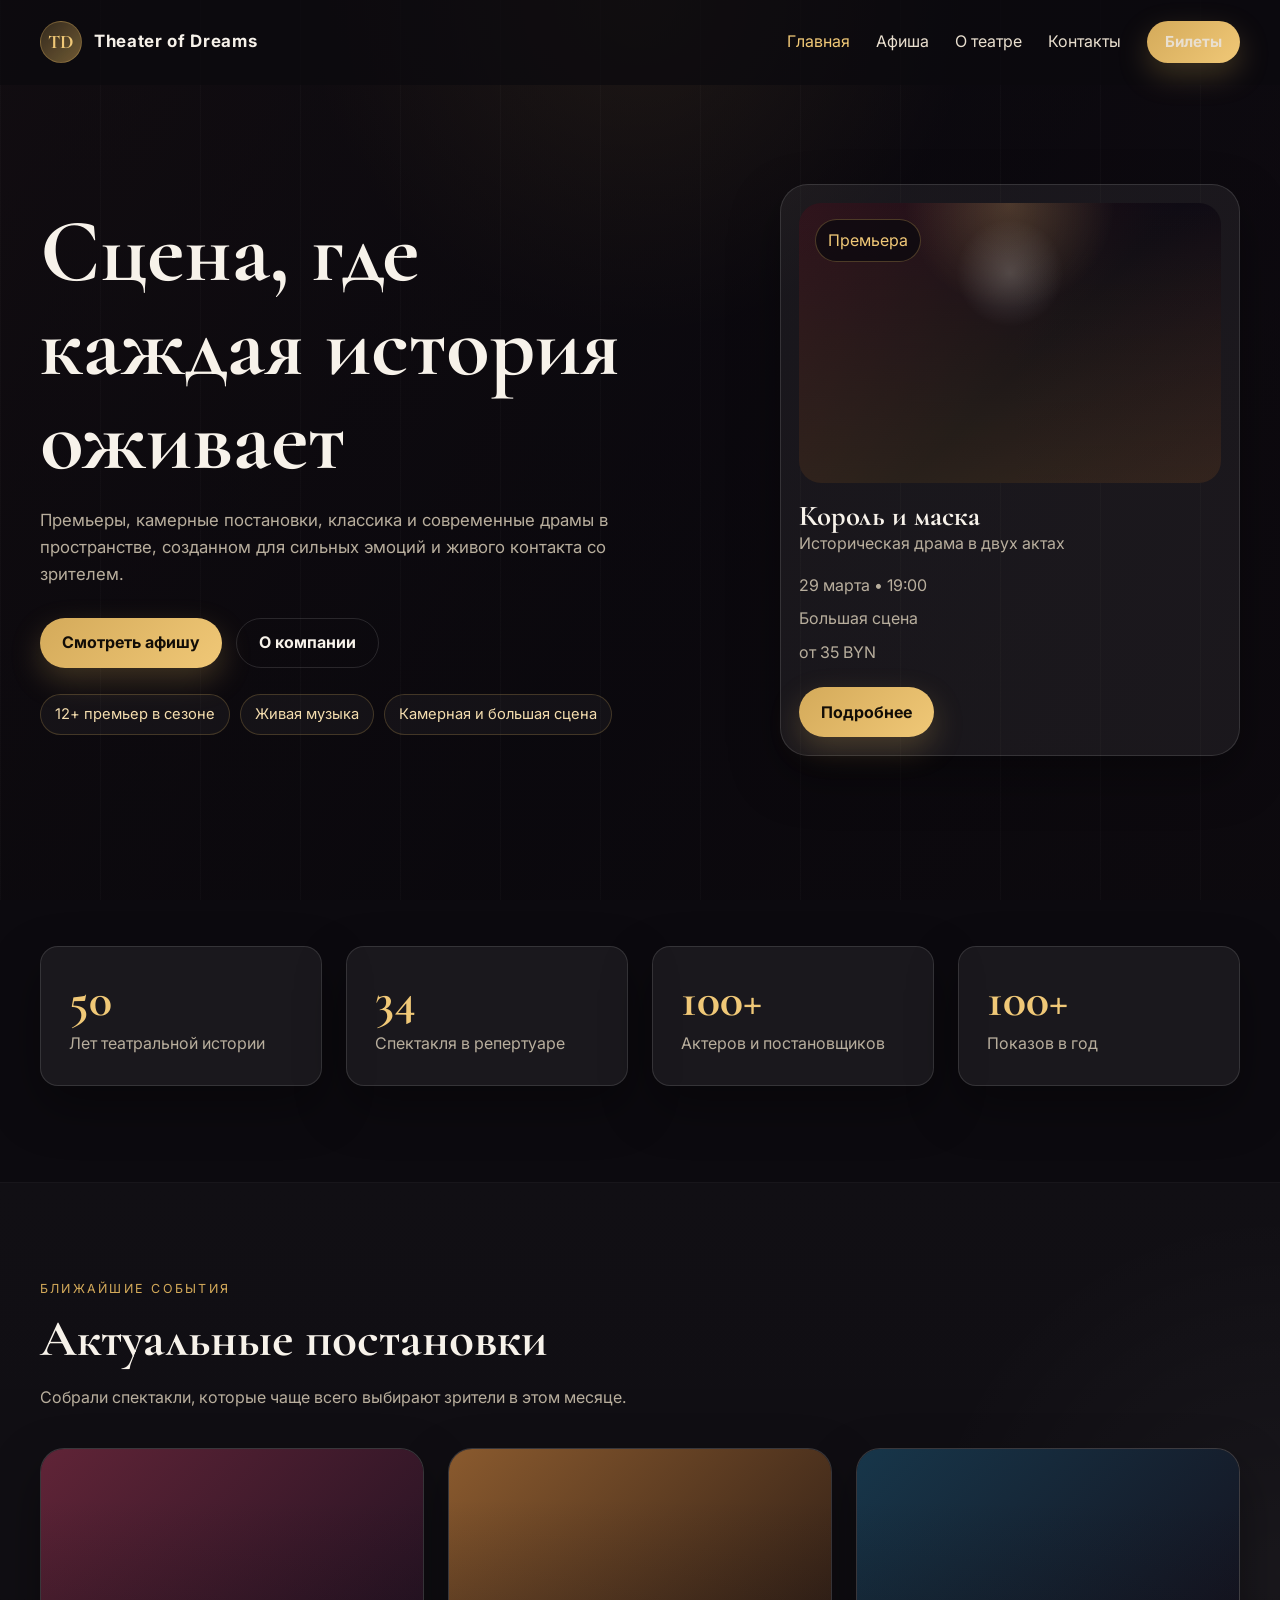
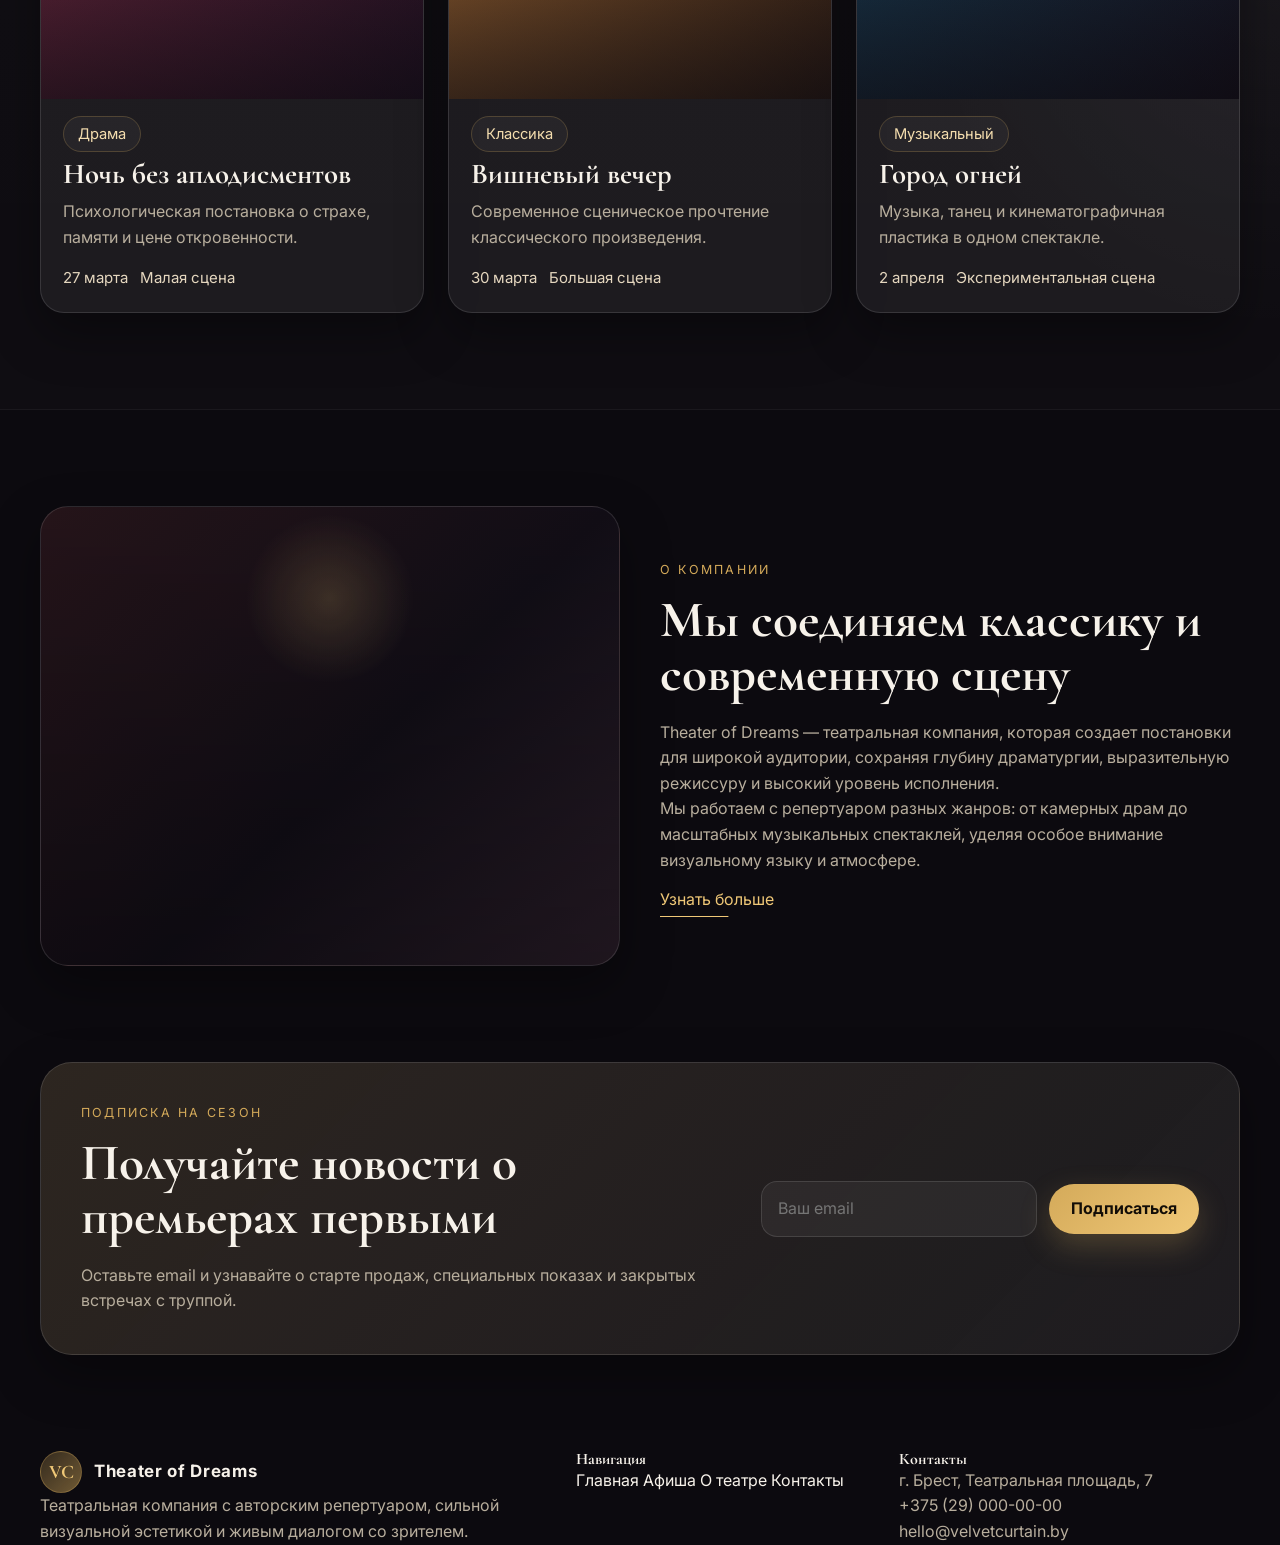
==== index.html @ 1867f069 "Add home page and style" ====
<!DOCTYPE html>
<html lang="ru">
<head>
  <meta charset="UTF-8" />
  <meta name="viewport" content="width=device-width, initial-scale=1.0" />
  <title>Theater of Dreams — Театральная компания</title>
  <meta name="description" content="Театральная компания Theater of Dreams: премьеры, афиша, история театра и бронирование билетов." />
  <link rel="preconnect" href="https://fonts.googleapis.com">
  <link rel="preconnect" href="https://fonts.gstatic.com" crossorigin>
  <link href="https://fonts.googleapis.com/css2?family=Cormorant+Garamond:wght@500;600;700&family=Inter:wght@400;500;600;700&display=swap" rel="stylesheet">
  <link rel="stylesheet" href="css/style.css" />
</head>
<body>
  <div class="cursor-glow"></div>

  <header class="header" id="header">
    <div class="container nav">
      <a href="index.html" class="logo">
        <span class="logo-mark">TD</span>
        <span class="logo-text">Theater of Dreams</span>
      </a>

      <nav class="nav-menu" id="navMenu">
        <a href="index.html" class="active">Главная</a>
        <a href="performances.html">Афиша</a>
        <a href="about.html">О театре</a>
        <a href="contacts.html">Контакты</a>
        <a href="#tickets" class="btn btn-sm">Билеты</a>
      </nav>

      <button class="burger" id="burger" aria-label="Открыть меню">
        <span></span><span></span><span></span>
      </button>
    </div>
  </header>

  <main>
    <section class="hero">
      <div class="hero-overlay"></div>
      <div class="container hero-grid">
        <div class="hero-content reveal">
          <h1>Сцена, где каждая история оживает</h1>
          <p class="hero-text">
            Премьеры, камерные постановки, классика и современные драмы в пространстве,
            созданном для сильных эмоций и живого контакта со зрителем.
          </p>
          <div class="hero-actions">
            <a href="performances.html" class="btn">Смотреть афишу</a>
            <a href="#about-preview" class="btn btn-secondary">О компании</a>
          </div>
          <div class="hero-badges">
            <span>12+ премьер в сезоне</span>
            <span>Живая музыка</span>
            <span>Камерная и большая сцена</span>
          </div>
        </div>

        <div class="hero-card reveal delay-1">
          <div class="show-card featured">
            <div class="show-poster">
              <span class="show-tag">Премьера</span>
            </div>
            <div class="show-info">
              <h3>Король и маска</h3>
              <p>Историческая драма в двух актах</p>
              <ul>
                <li>29 марта • 19:00</li>
                <li>Большая сцена</li>
                <li>от 35 BYN</li>
              </ul>
              <button class="btn open-modal"
                data-title="Король и маска"
                data-genre="Историческая драма"
                data-date="29 марта • 19:00"
                data-stage="Большая сцена"
                data-price="от 35 BYN"
                data-description="Спектакль о власти, иллюзиях и цене выбора. Атмосферная сценография, живой оркестр и напряженная драматургия.">
                Подробнее
              </button>
            </div>
          </div>
        </div>
      </div>
    </section>

    <section class="stats section">
      <div class="container grid-4">
        <article class="stat-card reveal">
          <h3 class="counter" data-target="18">50</h3>
          <p>Лет театральной истории</p>
        </article>
        <article class="stat-card reveal delay-1">
          <h3 class="counter" data-target="54">34</h3>
          <p>Спектакля в репертуаре</p>
        </article>
        <article class="stat-card reveal delay-2">
          <h3 class="counter" data-target="120">100+</h3>
          <p>Актеров и постановщиков</p>
        </article>
        <article class="stat-card reveal delay-3">
          <h3 class="counter" data-target="240">100+</h3>
          <p>Показов в год</p>
        </article>
      </div>
    </section>

    <section class="section dark-section" id="tickets">
      <div class="container">
        <div class="section-head reveal">
          <p class="eyebrow">Ближайшие события</p>
          <h2>Актуальные постановки</h2>
          <p>Собрали спектакли, которые чаще всего выбирают зрители в этом месяце.</p>
        </div>

        <div class="cards-grid">
          <article class="performance-card reveal">
            <div class="performance-image img-1"></div>
            <div class="performance-body">
              <span class="chip">Драма</span>
              <h3>Ночь без аплодисментов</h3>
              <p>Психологическая постановка о страхе, памяти и цене откровенности.</p>
              <div class="performance-meta">
                <span>27 марта</span>
                <span>Малая сцена</span>
              </div>
            </div>
          </article>

          <article class="performance-card reveal delay-1">
            <div class="performance-image img-2"></div>
            <div class="performance-body">
              <span class="chip">Классика</span>
              <h3>Вишневый вечер</h3>
              <p>Современное сценическое прочтение классического произведения.</p>
              <div class="performance-meta">
                <span>30 марта</span>
                <span>Большая сцена</span>
              </div>
            </div>
          </article>

          <article class="performance-card reveal delay-2">
            <div class="performance-image img-3"></div>
            <div class="performance-body">
              <span class="chip">Музыкальный</span>
              <h3>Город огней</h3>
              <p>Музыка, танец и кинематографичная пластика в одном спектакле.</p>
              <div class="performance-meta">
                <span>2 апреля</span>
                <span>Экспериментальная сцена</span>
              </div>
            </div>
          </article>
        </div>
      </div>
    </section>

    <section class="section" id="about-preview">
      <div class="container split">
        <div class="split-media reveal">
          <div class="media-card"></div>
        </div>
        <div class="split-content reveal delay-1">
          <p class="eyebrow">О компании</p>
          <h2>Мы соединяем классику и современную сцену</h2>
          <p>
            Theater of Dreams — театральная компания, которая создает постановки для широкой
            аудитории, сохраняя глубину драматургии, выразительную режиссуру и высокий уровень исполнения.
          </p>
          <p>
            Мы работаем с репертуаром разных жанров: от камерных драм до масштабных музыкальных спектаклей,
            уделяя особое внимание визуальному языку и атмосфере.
          </p>
          <a href="about.html" class="text-link">Узнать больше</a>
        </div>
      </div>
    </section>

    <section class="section accent-section">
      <div class="container cta reveal">
        <div>
          <p class="eyebrow">Подписка на сезон</p>
          <h2>Получайте новости о премьерах первыми</h2>
          <p>Оставьте email и узнавайте о старте продаж, специальных показах и закрытых встречах с труппой.</p>
        </div>

        <form class="subscribe-form" id="subscribeForm">
          <input type="email" id="subscribeEmail" placeholder="Ваш email" required />
          <button type="submit" class="btn">Подписаться</button>
        </form>
      </div>
    </section>
  </main>

  <footer class="footer">
    <div class="container footer-grid">
      <div>
        <a href="index.html" class="logo footer-logo">
          <span class="logo-mark">VC</span>
          <span class="logo-text">Theater of Dreams</span>
        </a>
        <p>Театральная компания с авторским репертуаром, сильной визуальной эстетикой и живым диалогом со зрителем.</p>
      </div>

      <div>
        <h4>Навигация</h4>
        <a href="index.html">Главная</a>
        <a href="performances.html">Афиша</a>
        <a href="about.html">О театре</a>
        <a href="contacts.html">Контакты</a>
      </div>

      <div>
        <h4>Контакты</h4>
        <p>г. Брест, Театральная площадь, 7</p>
        <p>+375 (29) 000-00-00</p>
        <p>hello@velvetcurtain.by</p>
      </div>
    </div>
  </footer>

  <script src="js/app.js"></script>
</body>
</html>
---- css/style.css ----
:root {
--bg: #0c0a0f;
--bg-soft: #15111a;
--bg-card: rgba(255, 255, 255, 0.06);
--line: rgba(255, 255, 255, 0.12);
--text: #f7f2ea;
--muted: #b8ae9d;
--gold: #d4aa5a;
--gold-strong: #f0c877;
--danger: #ff7b7b;
--shadow: 0 20px 50px rgba(0, 0, 0, 0.35);
--radius-lg: 28px;
--radius-md: 18px;
--radius-sm: 12px;
--container: 1200px;
--transition: 0.35s ease;
}

* {
margin: 0;
padding: 0;
box-sizing: border-box;
}

html {
scroll-behavior: smooth;
}

body {
font-family: "Inter", sans-serif;
background:
    radial-gradient(circle at top left, rgba(212, 170, 90, 0.08), transparent 24%),
    radial-gradient(circle at right center, rgba(255, 255, 255, 0.04), transparent 18%),
    var(--bg);
color: var(--text);
line-height: 1.6;
overflow-x: hidden;
}

a {
color: inherit;
text-decoration: none;
}

img {
max-width: 100%;
display: block;
}

button,
input,
textarea,
select {
font: inherit;
}

button {
border: none;
cursor: pointer;
}

.container {
width: min(var(--container), calc(100% - 32px));
margin: 0 auto;
}

.section {
padding: 96px 0;
}

.page-top {
padding-top: 92px;
}

.eyebrow {
color: var(--gold);
text-transform: uppercase;
letter-spacing: 0.18em;
font-size: 0.78rem;
margin-bottom: 14px;
}

h1, h2, h3, h4 {
font-family: "Cormorant Garamond", serif;
line-height: 1.05;
}

h1 {
font-size: clamp(3rem, 7vw, 6rem);
margin-bottom: 20px;
}

h2 {
font-size: clamp(2.3rem, 4vw, 3.7rem);
margin-bottom: 18px;
}

h3 {
font-size: 1.8rem;
}

p {
color: var(--muted);
}

.btn {
display: inline-flex;
align-items: center;
justify-content: center;
min-height: 50px;
padding: 0 22px;
border-radius: 999px;
background: linear-gradient(135deg, var(--gold), var(--gold-strong));
color: #120d07;
font-weight: 700;
transition: transform var(--transition), box-shadow var(--transition), opacity var(--transition);
box-shadow: 0 12px 30px rgba(212, 170, 90, 0.25);
}

.btn:hover {
transform: translateY(-2px);
box-shadow: 0 16px 36px rgba(212, 170, 90, 0.35);
}

.btn-secondary {
background: transparent;
color: var(--text);
border: 1px solid var(--line);
box-shadow: none;
}

.btn-sm {
min-height: 42px;
padding: 0 18px;
font-size: 0.95rem;
}

.text-link {
color: var(--gold-strong);
position: relative;
display: inline-flex;
margin-top: 14px;
}

.text-link::after {
content: "";
position: absolute;
left: 0;
bottom: -4px;
width: 100%;
height: 1px;
background: var(--gold-strong);
transform: scaleX(0.6);
transform-origin: left;
transition: transform var(--transition);
}

.text-link:hover::after {
transform: scaleX(1);
}

.header {
position: fixed;
top: 0;
width: 100%;
z-index: 1000;
background: rgba(12, 10, 15, 0.72);
border-bottom: 1px solid transparent;
}

.header.scrolled {
background: rgba(12, 10, 15, 0.92);
border-color: var(--line);
}

.nav {
min-height: 84px;
display: flex;
align-items: center;
justify-content: space-between;
gap: 18px;
}

.logo {
display: inline-flex;
align-items: center;
gap: 12px;
font-weight: 700;
}

.logo-mark {
width: 42px;
height: 42px;
border-radius: 50%;
display: grid;
place-items: center;
background: linear-gradient(135deg, rgba(212,170,90,0.2), rgba(212,170,90,0.5));
border: 1px solid rgba(212,170,90,0.35);
color: var(--gold-strong);
font-family: "Cormorant Garamond", serif;
font-size: 1.2rem;
}

.logo-text {
font-size: 1.06rem;
letter-spacing: 0.04em;
}

.nav-menu {
display: flex;
align-items: center;
gap: 26px;
}

.nav-menu a {
color: #e9dfcf;
transition: color var(--transition), opacity var(--transition);
}

.nav-menu a:hover,
.nav-menu a.active {
color: var(--gold-strong);
}

.burger {
display: none;
width: 48px;
height: 48px;
background: transparent;
border-radius: 12px;
border: 1px solid var(--line);
flex-direction: column;
justify-content: center;
gap: 5px;
}

.burger span {
width: 22px;
height: 2px;
background: var(--text);
display: block;
margin: 0 auto;
transition: var(--transition);
}

.hero {
min-height: 100vh;
display: flex;
align-items: center;
position: relative;
background:
    linear-gradient(rgba(10, 8, 12, 0.55), rgba(10, 8, 12, 0.8)),
    radial-gradient(circle at top center, rgba(212, 170, 90, 0.2), transparent 30%),
    linear-gradient(120deg, #1b1317 0%, #0d0a12 55%, #160f16 100%);
overflow: hidden;
}

.hero-overlay {
position: absolute;
inset: 0;
background:
    repeating-linear-gradient(
    90deg,
    rgba(255,255,255,0.02) 0,
    rgba(255,255,255,0.02) 1px,
    transparent 1px,
    transparent 100px
    );
pointer-events: none;
}

.hero-grid {
position: relative;
z-index: 1;
display: grid;
grid-template-columns: 1.15fr 0.85fr;
gap: 48px;
align-items: center;
padding-top: 110px;
padding-bottom: 70px;
}

.hero-text {
max-width: 620px;
font-size: 1.05rem;
margin-bottom: 30px;
}

.hero-actions {
display: flex;
flex-wrap: wrap;
gap: 14px;
margin-bottom: 26px;
}

.hero-badges {
display: flex;
flex-wrap: wrap;
gap: 10px;
}

.hero-badges span,
.chip {
padding: 8px 14px;
border-radius: 999px;
border: 1px solid rgba(212,170,90,0.24);
background: rgba(255,255,255,0.04);
color: #f4ddae;
font-size: 0.92rem;
}

.hero-card {
display: flex;
justify-content: flex-end;
}

.show-card,
.performance-card,
.stat-card,
.value-card,
.team-card,
.contact-card,
.contact-form,
.cta,
.media-card,
.faq-item,
.modal-content {
background: var(--bg-card);
border: 1px solid var(--line);
box-shadow: var(--shadow);
}

.show-card {
width: 100%;
max-width: 460px;
padding: 18px;
border-radius: var(--radius-lg);
}

.show-poster {
height: 280px;
border-radius: 22px;
margin-bottom: 18px;
background:
    linear-gradient(rgba(0,0,0,0.18), rgba(0,0,0,0.35)),
    radial-gradient(circle at top, rgba(240, 200, 119, 0.28), transparent 30%),
    linear-gradient(135deg, #3a1822, #120e18 55%, #23131d);
position: relative;
overflow: hidden;
}

.show-poster::before {
content: "";
position: absolute;
inset: 0;
background:
    radial-gradient(circle at 50% 25%, rgba(255,255,255,0.18), transparent 18%),
    linear-gradient(to bottom, transparent 0%, rgba(212,170,90,0.15) 100%);
}

.show-tag {
position: absolute;
top: 16px;
left: 16px;
padding: 8px 12px;
border-radius: 999px;
background: rgba(12,10,15,0.78);
color: var(--gold-strong);
border: 1px solid rgba(212,170,90,0.3);
}

.show-info ul {
list-style: none;
margin: 16px 0 22px;
display: grid;
gap: 8px;
color: var(--muted);
}

.stats {
margin-top: -50px;
position: relative;
z-index: 3;
}

.grid-4,
.grid-3,
.footer-grid,
.team-grid,
.cards-grid,
.contact-layout {
display: grid;
gap: 24px;
}

.grid-4 {
grid-template-columns: repeat(4, 1fr);
}

.grid-3 {
grid-template-columns: repeat(3, 1fr);
}

.cards-grid {
grid-template-columns: repeat(3, 1fr);
}

.team-grid {
grid-template-columns: repeat(3, 1fr);
}

.footer-grid {
grid-template-columns: 1.2fr 0.7fr 0.8fr;
}

.contact-layout {
grid-template-columns: 0.9fr 1.1fr;
align-items: start;
}

.stat-card,
.value-card,
.team-card {
padding: 28px;
border-radius: var(--radius-md);
}

.stat-card h3 {
color: var(--gold-strong);
font-size: 3rem;
margin-bottom: 6px;
}

.dark-section {
background: linear-gradient(180deg, rgba(255,255,255,0.02), rgba(255,255,255,0.01));
border-top: 1px solid rgba(255,255,255,0.04);
border-bottom: 1px solid rgba(255,255,255,0.04);
}

.section-head {
max-width: 700px;
margin-bottom: 38px;
}

.performance-card {
border-radius: 24px;
overflow: hidden;
transition: transform var(--transition), border-color var(--transition), box-shadow var(--transition), opacity var(--transition);
}

.performance-card:hover,
.team-card:hover,
.value-card:hover {
transform: translateY(-8px);
border-color: rgba(212,170,90,0.35);
box-shadow: 0 24px 60px rgba(0,0,0,0.45);
}

.performance-image,
.media-card,
.team-photo {
min-height: 250px;
background-size: cover;
background-position: center;
}

.performance-image {
position: relative;
}

.performance-image::after {
content: "";
position: absolute;
inset: 0;
background: linear-gradient(180deg, transparent 20%, rgba(12,10,15,0.15), rgba(12,10,15,0.5));
}

.img-1 { background-image: linear-gradient(135deg, #602437, #1d1020); }
.img-2 { background-image: linear-gradient(135deg, #8a5a2e, #261813); }
.img-3 { background-image: linear-gradient(135deg, #17364a, #140f1a); }
.img-4 { background-image: linear-gradient(135deg, #36454f, #161018); }
.img-5 { background-image: linear-gradient(135deg, #4b1e2b, #120d14); }
.img-6 { background-image: linear-gradient(135deg, #3b314d, #131019); }

.performance-body {
padding: 22px;
}

.performance-body h3 {
margin: 12px 0 10px;
}

.performance-meta {
margin-top: 16px;
display: flex;
flex-wrap: wrap;
gap: 12px;
color: #e5d7bf;
font-size: 0.94rem;
}

.split {
display: grid;
grid-template-columns: 1fr 1fr;
gap: 40px;
align-items: center;
}

.media-card {
min-height: 460px;
border-radius: 28px;
background:
    linear-gradient(rgba(0,0,0,0.1), rgba(0,0,0,0.3)),
    radial-gradient(circle at 50% 20%, rgba(240,200,119,0.2), transparent 18%),
    linear-gradient(135deg, #29161c, #130f18 55%, #2c1f2b);
}

.media-card.alt {
background:
    linear-gradient(rgba(0,0,0,0.1), rgba(0,0,0,0.25)),
    radial-gradient(circle at 60% 28%, rgba(240,200,119,0.18), transparent 18%),
    linear-gradient(135deg, #16202b, #100d16 55%, #362028);
}

.accent-section {
padding-top: 0;
}

.cta {
border-radius: 32px;
padding: 40px;
display: grid;
grid-template-columns: 1.2fr 0.8fr;
gap: 24px;
background:
    linear-gradient(135deg, rgba(212,170,90,0.12), rgba(255,255,255,0.03)),
    rgba(255,255,255,0.04);
}

.subscribe-form {
display: flex;
gap: 12px;
align-items: center;
}

.subscribe-form input,
.contact-form input,
.contact-form textarea,
.contact-form select {
width: 100%;
background: rgba(255,255,255,0.05);
border: 1px solid var(--line);
color: var(--text);
border-radius: 16px;
padding: 14px 16px;
outline: none;
transition: border-color var(--transition), box-shadow var(--transition), background var(--transition);
}
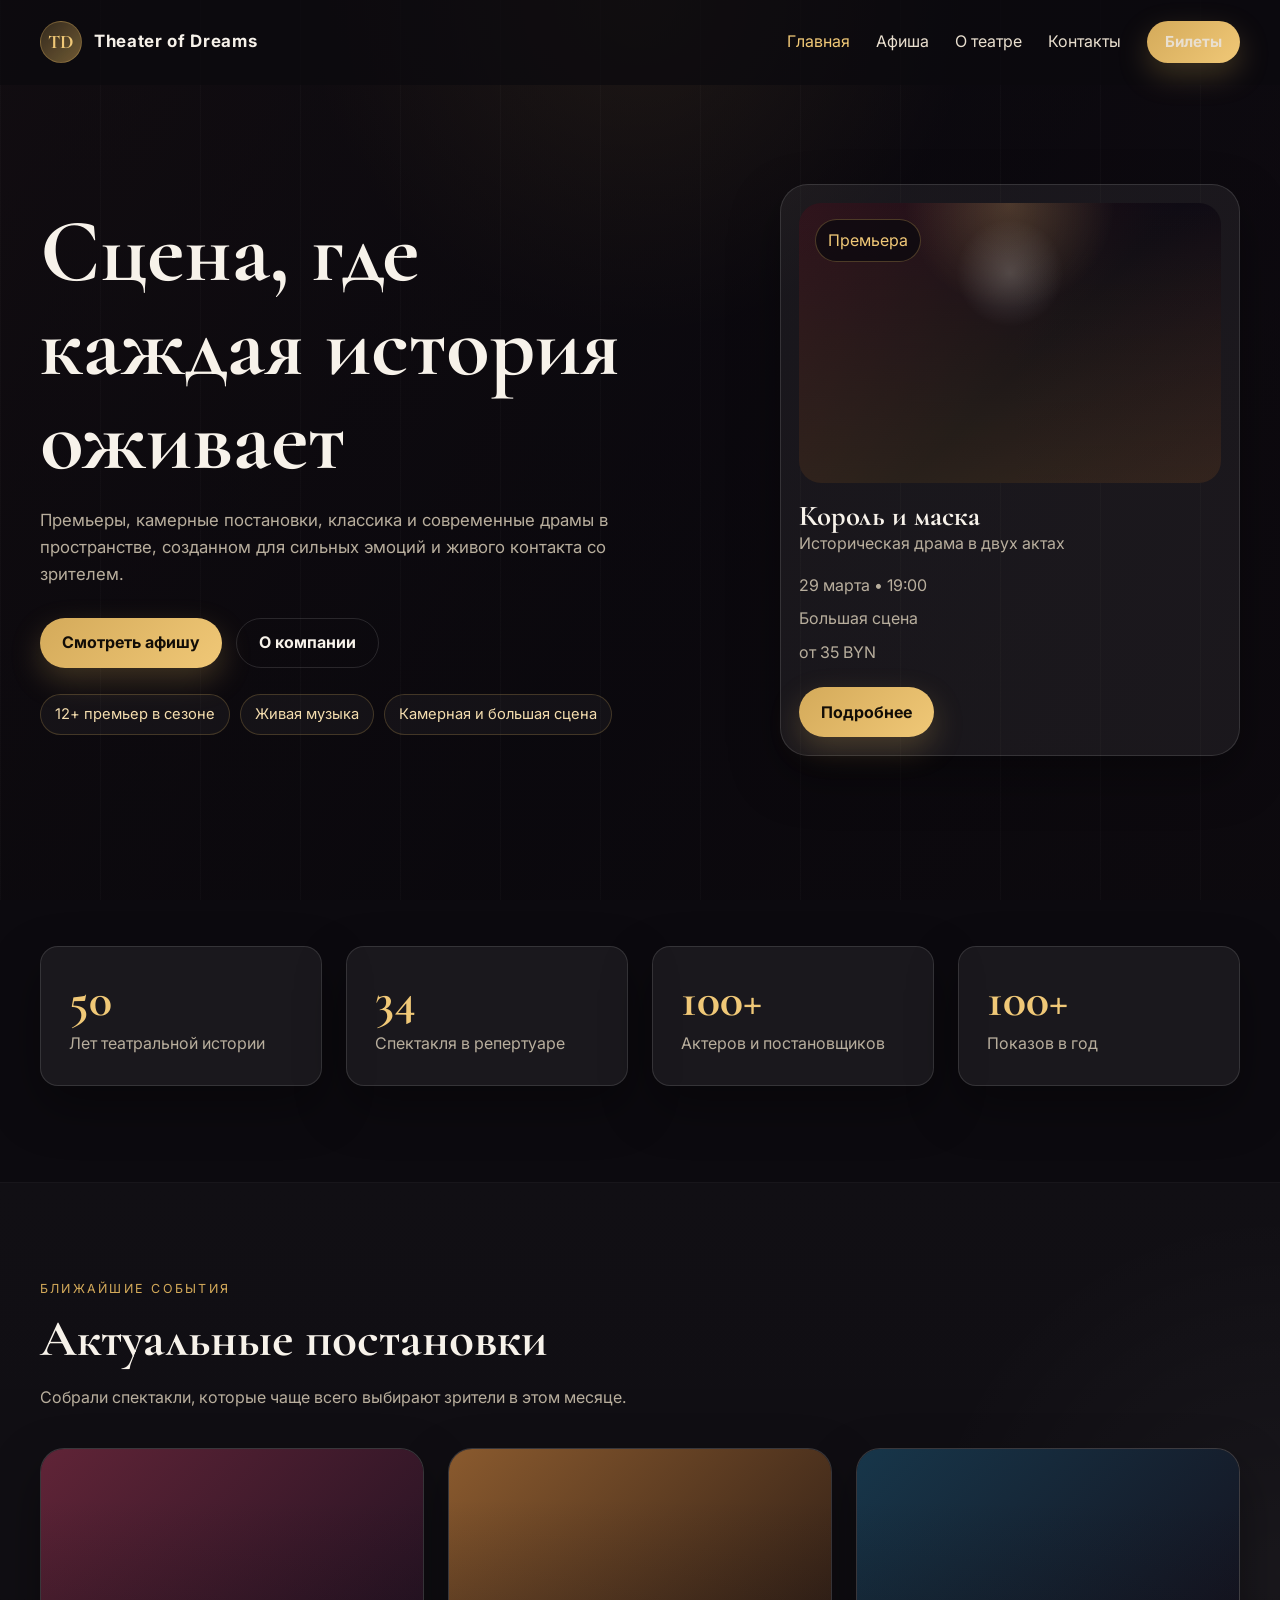
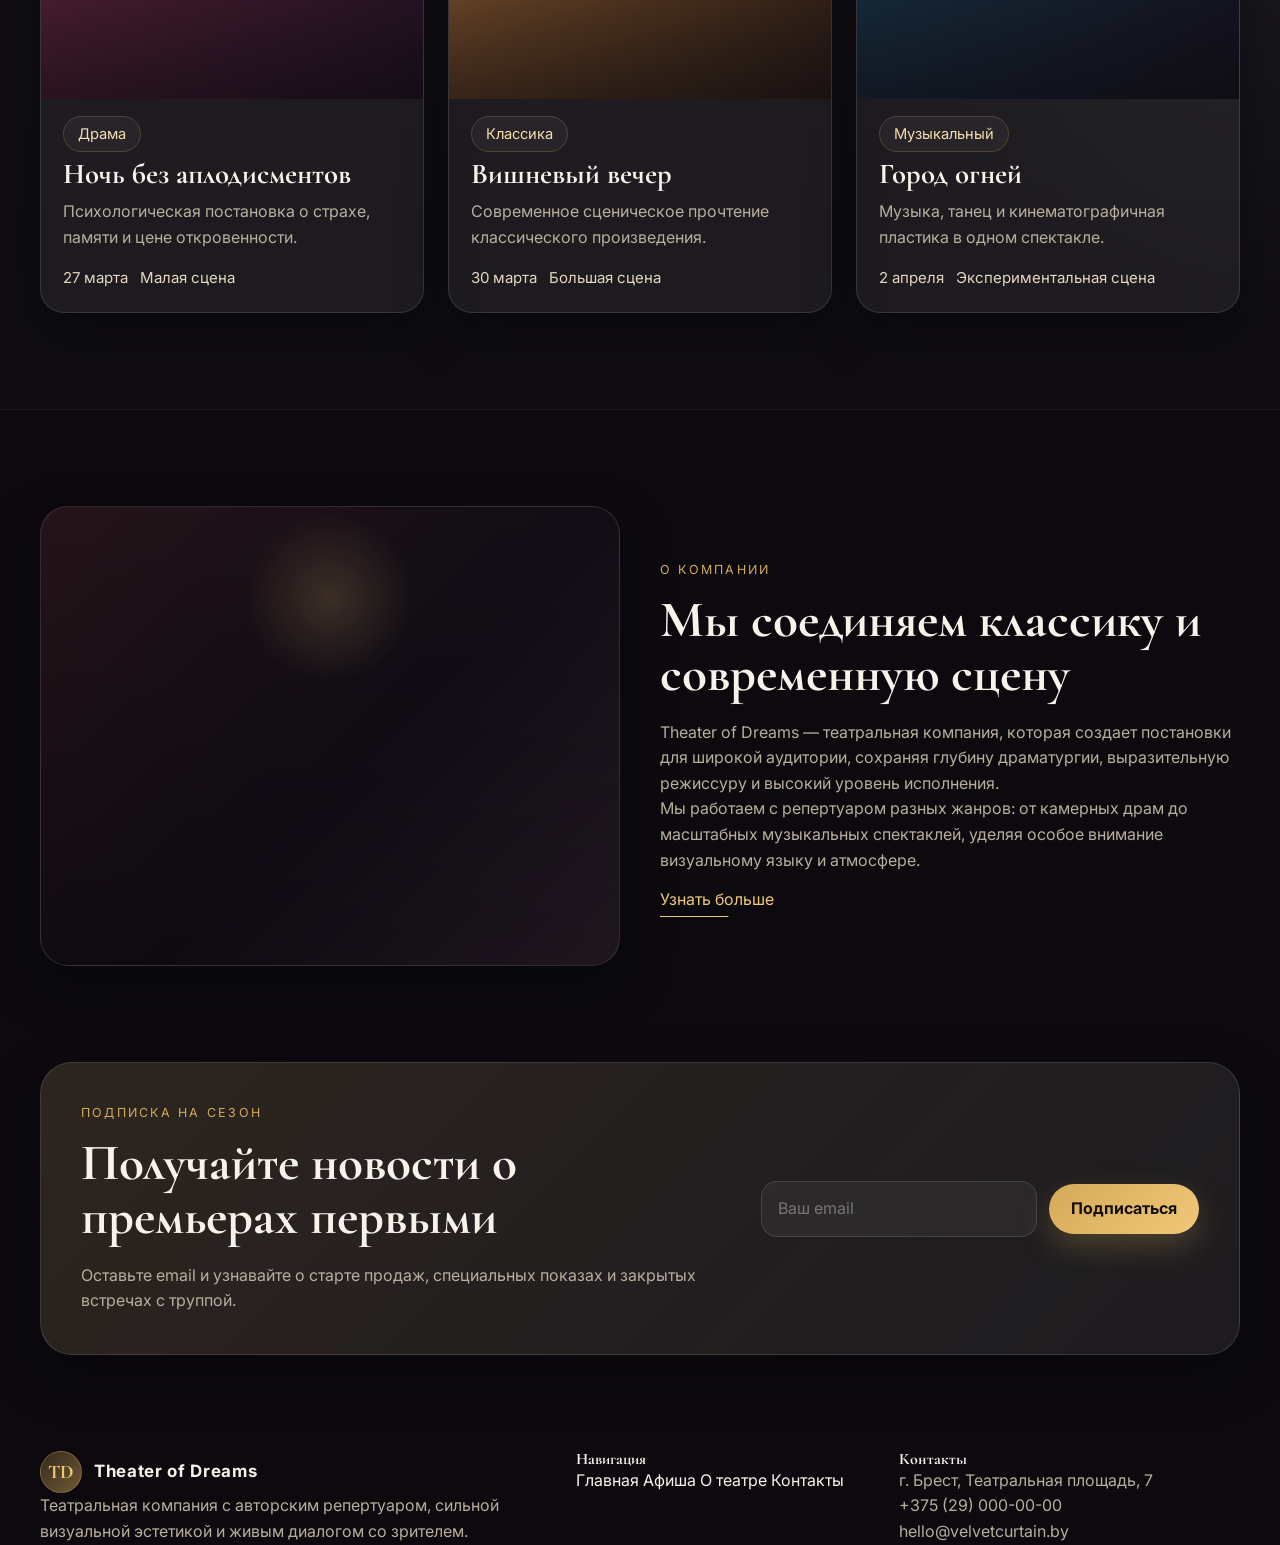
==== commit a2aa2d7b: "Fix" ====
--- a/index.html
+++ b/index.html
@@ -196,7 +196,7 @@
     <div class="container footer-grid">
       <div>
         <a href="index.html" class="logo footer-logo">
-          <span class="logo-mark">VC</span>
+          <span class="logo-mark">TD</span>
           <span class="logo-text">Theater of Dreams</span>
         </a>
         <p>Театральная компания с авторским репертуаром, сильной визуальной эстетикой и живым диалогом со зрителем.</p>
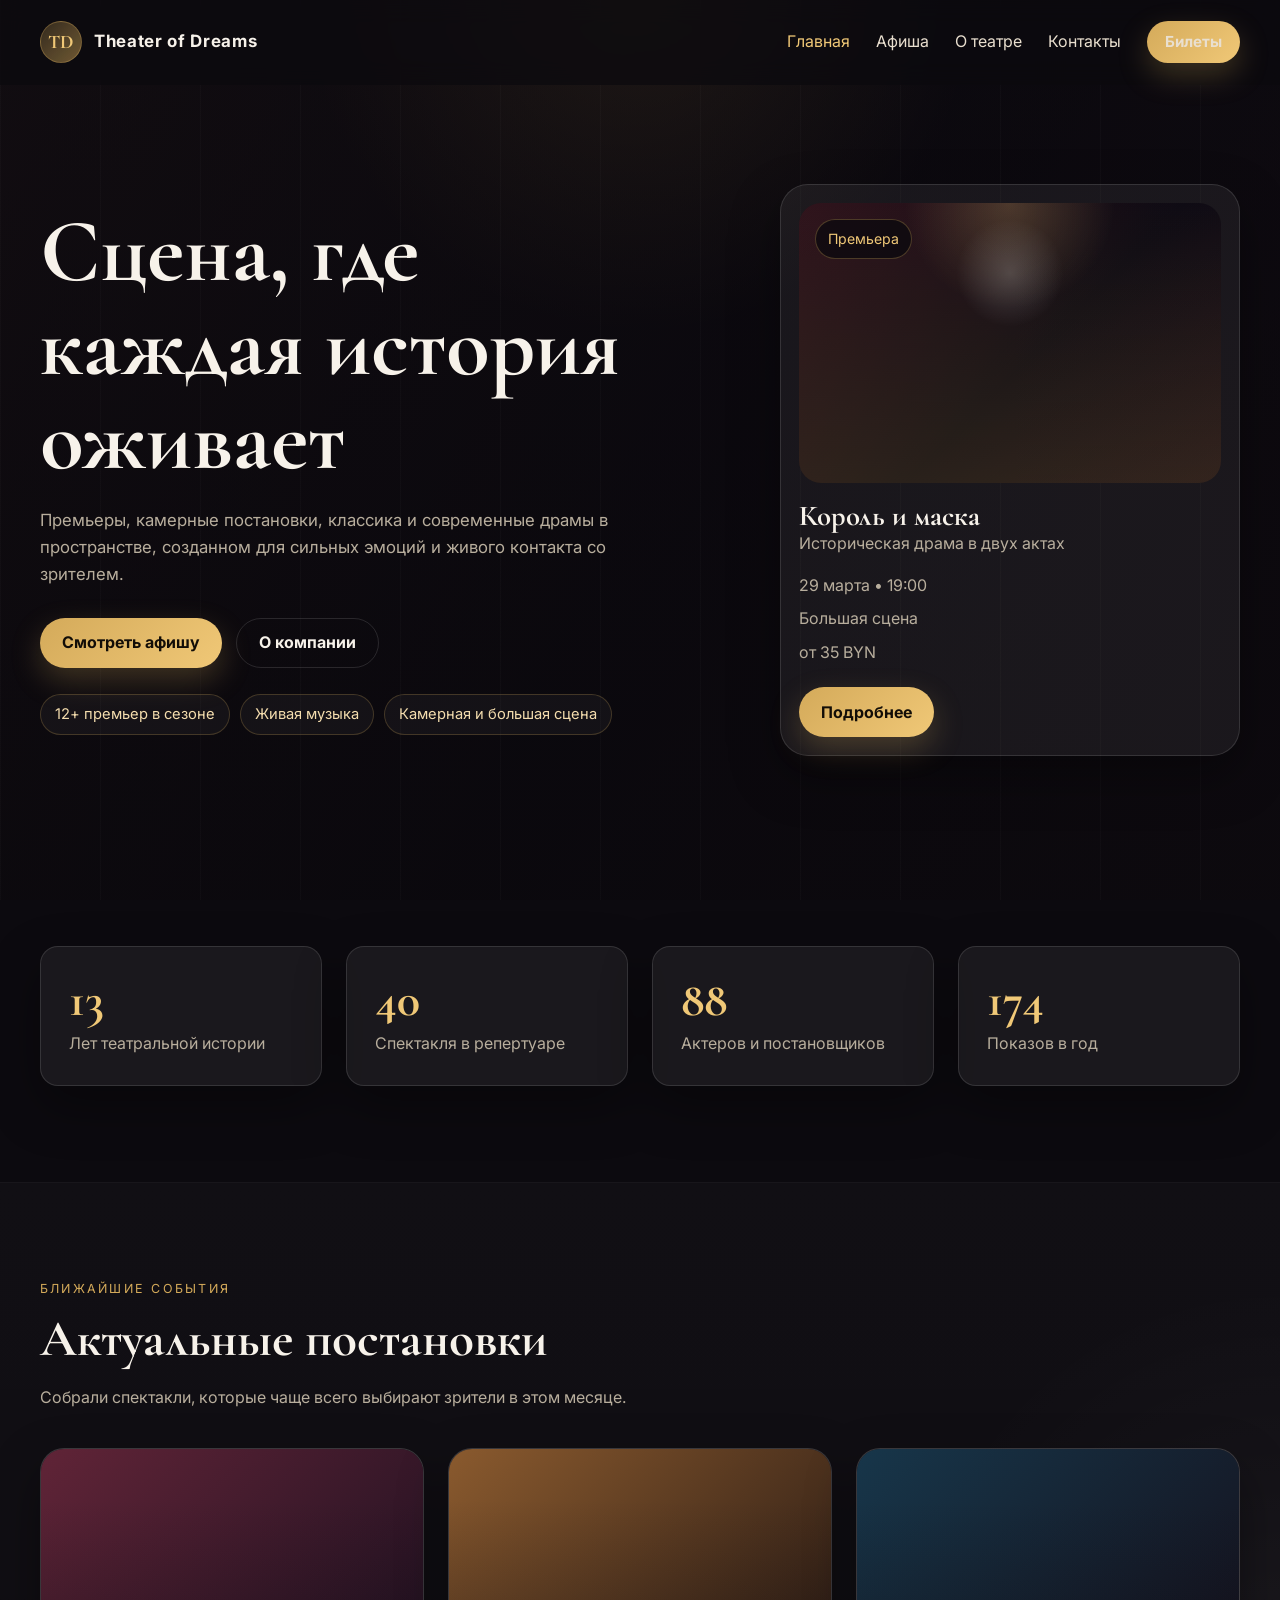
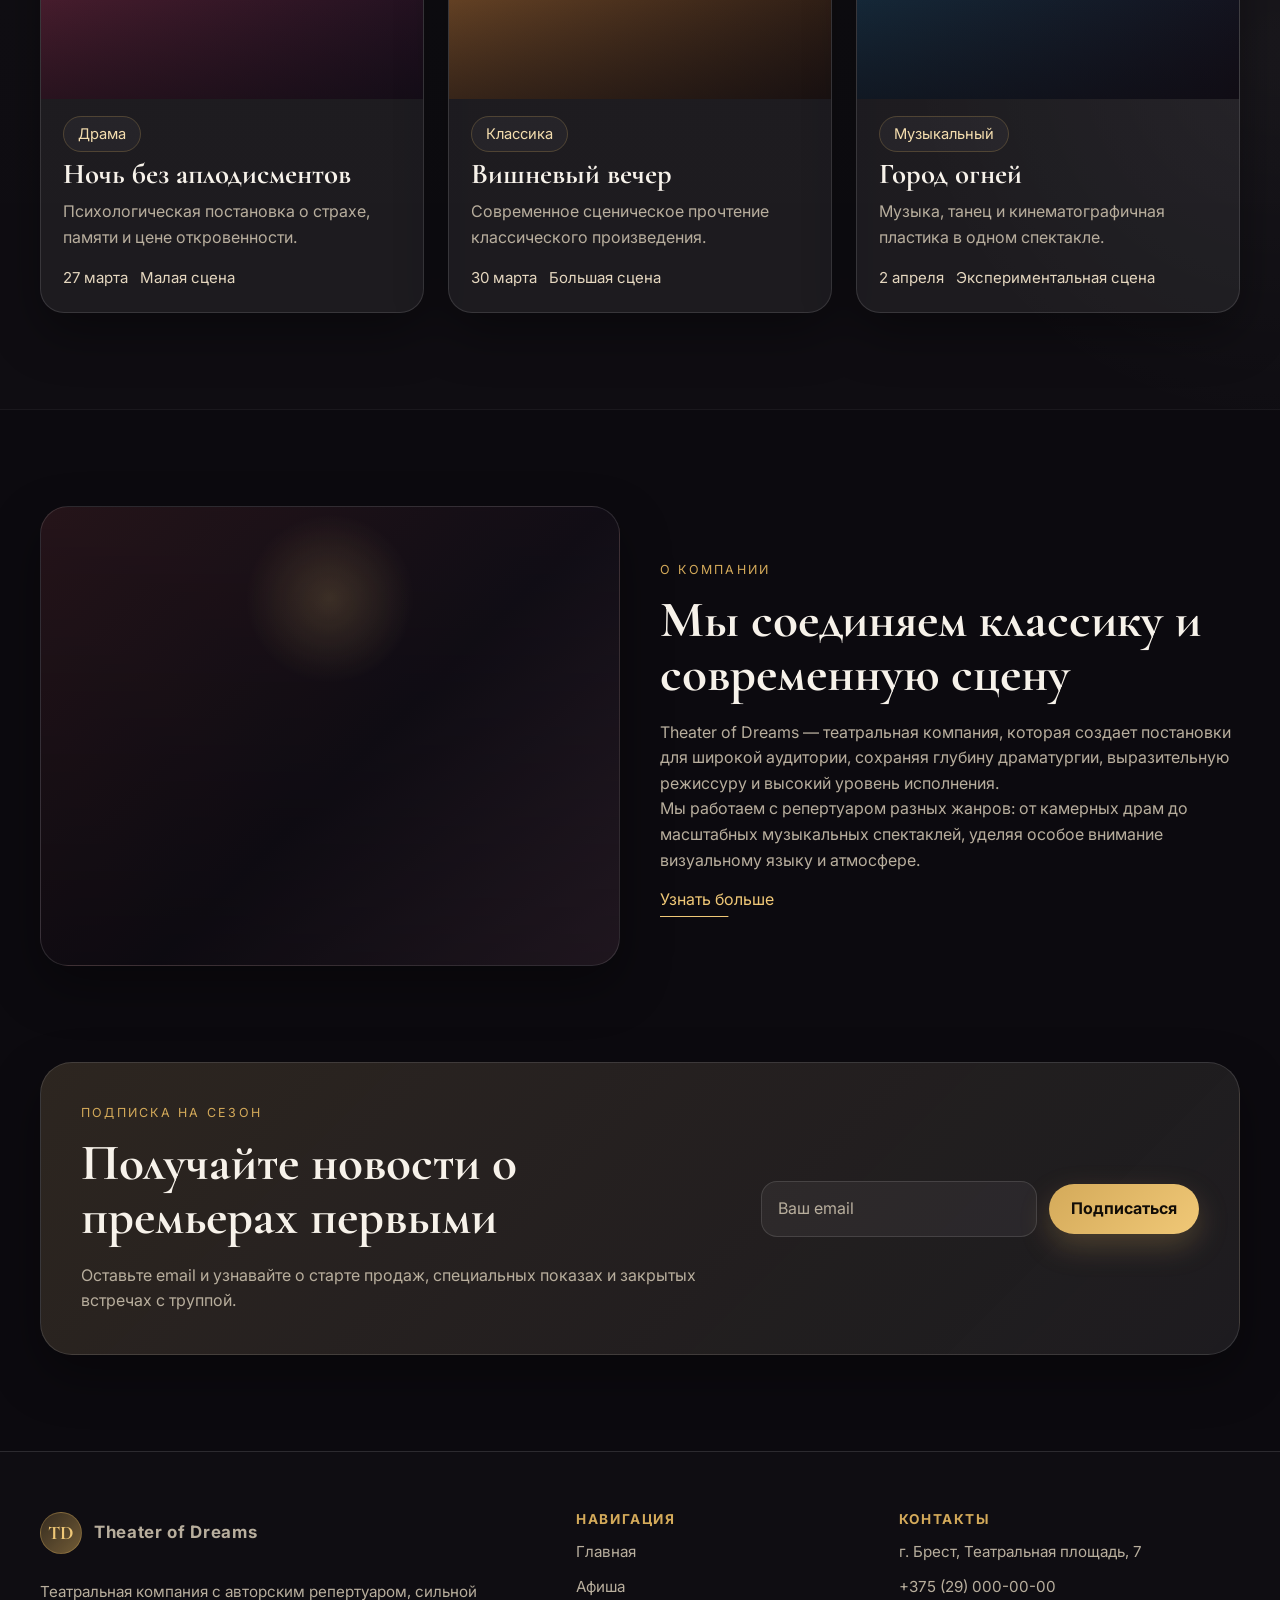
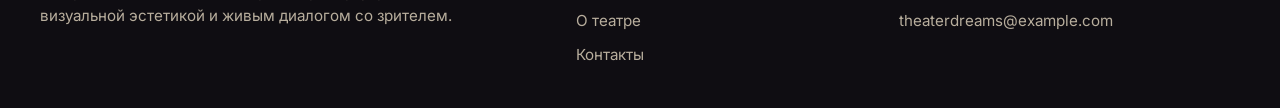
==== commit 0eda6fcc: "Many fixes, theater name change" ====
--- a/index.html
+++ b/index.html
@@ -86,19 +86,19 @@
     <section class="stats section">
       <div class="container grid-4">
         <article class="stat-card reveal">
-          <h3 class="counter" data-target="18">50</h3>
+          <h3 class="counter" data-target="18">18</h3>
           <p>Лет театральной истории</p>
         </article>
         <article class="stat-card reveal delay-1">
-          <h3 class="counter" data-target="54">34</h3>
+          <h3 class="counter" data-target="54">54</h3>
           <p>Спектакля в репертуаре</p>
         </article>
         <article class="stat-card reveal delay-2">
-          <h3 class="counter" data-target="120">100+</h3>
+          <h3 class="counter" data-target="120">120+</h3>
           <p>Актеров и постановщиков</p>
         </article>
         <article class="stat-card reveal delay-3">
-          <h3 class="counter" data-target="240">100+</h3>
+          <h3 class="counter" data-target="240">240+</h3>
           <p>Показов в год</p>
         </article>
       </div>
@@ -214,7 +214,7 @@
         <h4>Контакты</h4>
         <p>г. Брест, Театральная площадь, 7</p>
         <p>+375 (29) 000-00-00</p>
-        <p>hello@velvetcurtain.by</p>
+        <p>theaterdreams@example.com</p>
       </div>
     </div>
   </footer>
--- a/css/style.css
+++ b/css/style.css
@@ -16,15 +16,8 @@
 --transition: 0.35s ease;
 }
 
-* {
-margin: 0;
-padding: 0;
-box-sizing: border-box;
-}
-
-html {
-scroll-behavior: smooth;
-}
+* { margin: 0; padding: 0; box-sizing: border-box; }
+html { scroll-behavior: smooth; }
 
 body {
 font-family: "Inter", sans-serif;
@@ -37,26 +30,22 @@
 overflow-x: hidden;
 }
 
-a {
-color: inherit;
-text-decoration: none;
-}
-
-img {
-max-width: 100%;
-display: block;
-}
-
-button,
-input,
-textarea,
-select {
-font: inherit;
-}
-
-button {
-border: none;
-cursor: pointer;
+a { color: inherit; text-decoration: none; }
+img { max-width: 100%; display: block; }
+button, input, textarea, select { font: inherit; }
+button { border: none; cursor: pointer; }
+
+
+.cursor-glow {
+position: fixed;
+width: 380px;
+height: 380px;
+border-radius: 50%;
+pointer-events: none;
+z-index: 0;
+transform: translate(-50%, -50%);
+background: radial-gradient(circle, rgba(212, 170, 90, 0.07), transparent 70%);
+transition: left 0.12s ease, top 0.12s ease;
 }
 
 .container {
@@ -64,13 +53,8 @@
 margin: 0 auto;
 }
 
-.section {
-padding: 96px 0;
-}
-
-.page-top {
-padding-top: 92px;
-}
+.section { padding: 96px 0; }
+.page-top { padding-top: 92px; }
 
 .eyebrow {
 color: var(--gold);
@@ -85,23 +69,10 @@
 line-height: 1.05;
 }
 
-h1 {
-font-size: clamp(3rem, 7vw, 6rem);
-margin-bottom: 20px;
-}
-
-h2 {
-font-size: clamp(2.3rem, 4vw, 3.7rem);
-margin-bottom: 18px;
-}
-
-h3 {
-font-size: 1.8rem;
-}
-
-p {
-color: var(--muted);
-}
+h1 { font-size: clamp(3rem, 7vw, 6rem); margin-bottom: 20px; }
+h2 { font-size: clamp(2.3rem, 4vw, 3.7rem); margin-bottom: 18px; }
+h3 { font-size: 1.8rem; }
+p { color: var(--muted); }
 
 .btn {
 display: inline-flex;
@@ -122,6 +93,8 @@
 box-shadow: 0 16px 36px rgba(212, 170, 90, 0.35);
 }
 
+.btn:active { transform: translateY(0); }
+
 .btn-secondary {
 background: transparent;
 color: var(--text);
@@ -129,10 +102,16 @@
 box-shadow: none;
 }
 
-.btn-sm {
-min-height: 42px;
-padding: 0 18px;
-font-size: 0.95rem;
+.btn-secondary:hover {
+border-color: rgba(212, 170, 90, 0.4);
+color: var(--gold-strong);
+}
+
+.btn-sm { min-height: 42px; padding: 0 18px; font-size: 0.95rem; }
+
+.btn:disabled {
+opacity: 0.6;
+pointer-events: none;
 }
 
 .text-link {
@@ -145,32 +124,30 @@
 .text-link::after {
 content: "";
 position: absolute;
-left: 0;
-bottom: -4px;
-width: 100%;
-height: 1px;
+left: 0; bottom: -4px;
+width: 100%; height: 1px;
 background: var(--gold-strong);
 transform: scaleX(0.6);
 transform-origin: left;
 transition: transform var(--transition);
 }
 
-.text-link:hover::after {
-transform: scaleX(1);
-}
+.text-link:hover::after { transform: scaleX(1); }
 
 .header {
 position: fixed;
-top: 0;
-width: 100%;
+top: 0; width: 100%;
 z-index: 1000;
 background: rgba(12, 10, 15, 0.72);
 border-bottom: 1px solid transparent;
+backdrop-filter: blur(12px);
+-webkit-backdrop-filter: blur(12px);
 }
 
 .header.scrolled {
-background: rgba(12, 10, 15, 0.92);
+background: rgba(12, 10, 15, 0.95);
 border-color: var(--line);
+box-shadow: 0 4px 24px rgba(0, 0, 0, 0.3);
 }
 
 .nav {
@@ -189,8 +166,7 @@
 }
 
 .logo-mark {
-width: 42px;
-height: 42px;
+width: 42px; height: 42px;
 border-radius: 50%;
 display: grid;
 place-items: center;
@@ -199,12 +175,11 @@
 color: var(--gold-strong);
 font-family: "Cormorant Garamond", serif;
 font-size: 1.2rem;
-}
-
-.logo-text {
-font-size: 1.06rem;
-letter-spacing: 0.04em;
-}
+transition: transform var(--transition);
+}
+
+.logo:hover .logo-mark { transform: rotate(10deg) scale(1.05); }
+.logo-text { font-size: 1.06rem; letter-spacing: 0.04em; }
 
 .nav-menu {
 display: flex;
@@ -214,18 +189,15 @@
 
 .nav-menu a {
 color: #e9dfcf;
-transition: color var(--transition), opacity var(--transition);
+transition: color var(--transition);
 }
 
 .nav-menu a:hover,
-.nav-menu a.active {
-color: var(--gold-strong);
-}
+.nav-menu a.active { color: var(--gold-strong); }
 
 .burger {
 display: none;
-width: 48px;
-height: 48px;
+width: 48px; height: 48px;
 background: transparent;
 border-radius: 12px;
 border: 1px solid var(--line);
@@ -235,12 +207,22 @@
 }
 
 .burger span {
-width: 22px;
-height: 2px;
+width: 22px; height: 2px;
 background: var(--text);
 display: block;
 margin: 0 auto;
 transition: var(--transition);
+}
+
+.burger.active span:nth-child(1) {
+transform: translateY(7px) rotate(45deg);
+}
+.burger.active span:nth-child(2) {
+opacity: 0;
+transform: scaleX(0);
+}
+.burger.active span:nth-child(3) {
+transform: translateY(-7px) rotate(-45deg);
 }
 
 .hero {
@@ -293,14 +275,9 @@
 margin-bottom: 26px;
 }
 
-.hero-badges {
-display: flex;
-flex-wrap: wrap;
-gap: 10px;
-}
-
-.hero-badges span,
-.chip {
+.hero-badges { display: flex; flex-wrap: wrap; gap: 10px; }
+
+.hero-badges span, .chip {
 padding: 8px 14px;
 border-radius: 999px;
 border: 1px solid rgba(212,170,90,0.24);
@@ -314,17 +291,10 @@
 justify-content: flex-end;
 }
 
-.show-card,
-.performance-card,
-.stat-card,
-.value-card,
-.team-card,
-.contact-card,
-.contact-form,
-.cta,
-.media-card,
-.faq-item,
-.modal-content {
+.show-card, .performance-card, .stat-card,
+.value-card, .team-card, .contact-card,
+.contact-form, .cta, .media-card,
+.faq-item, .modal-content {
 background: var(--bg-card);
 border: 1px solid var(--line);
 box-shadow: var(--shadow);
@@ -351,8 +321,7 @@
 
 .show-poster::before {
 content: "";
-position: absolute;
-inset: 0;
+position: absolute; inset: 0;
 background:
     radial-gradient(circle at 50% 25%, rgba(255,255,255,0.18), transparent 18%),
     linear-gradient(to bottom, transparent 0%, rgba(212,170,90,0.15) 100%);
@@ -360,13 +329,13 @@
 
 .show-tag {
 position: absolute;
-top: 16px;
-left: 16px;
+top: 16px; left: 16px;
 padding: 8px 12px;
 border-radius: 999px;
 background: rgba(12,10,15,0.78);
 color: var(--gold-strong);
 border: 1px solid rgba(212,170,90,0.3);
+font-size: 0.88rem;
 }
 
 .show-info ul {
@@ -383,47 +352,20 @@
 z-index: 3;
 }
 
-.grid-4,
-.grid-3,
-.footer-grid,
-.team-grid,
-.cards-grid,
-.contact-layout {
+.grid-4, .grid-3, .footer-grid,
+.team-grid, .cards-grid, .contact-layout {
 display: grid;
 gap: 24px;
 }
 
-.grid-4 {
-grid-template-columns: repeat(4, 1fr);
-}
-
-.grid-3 {
-grid-template-columns: repeat(3, 1fr);
-}
-
-.cards-grid {
-grid-template-columns: repeat(3, 1fr);
-}
-
-.team-grid {
-grid-template-columns: repeat(3, 1fr);
-}
-
-.footer-grid {
-grid-template-columns: 1.2fr 0.7fr 0.8fr;
-}
-
-.contact-layout {
-grid-template-columns: 0.9fr 1.1fr;
-align-items: start;
-}
-
-.stat-card,
-.value-card,
-.team-card {
-padding: 28px;
-border-radius: var(--radius-md);
-}
+.grid-4 { grid-template-columns: repeat(4, 1fr); }
+.grid-3 { grid-template-columns: repeat(3, 1fr); }
+.cards-grid { grid-template-columns: repeat(3, 1fr); }
+.team-grid { grid-template-columns: repeat(3, 1fr); }
+.footer-grid { grid-template-columns: 1.2fr 0.7fr 0.8fr; }
+.contact-layout { grid-template-columns: 0.9fr 1.1fr; align-items: start; }
+
+.stat-card, .value-card, .team-card { padding: 28px; border-radius: var(--radius-md); }
 
 .stat-card h3 {
 color: var(--gold-strong);
@@ -437,15 +379,12 @@
 border-bottom: 1px solid rgba(255,255,255,0.04);
 }
 
-.section-head {
-max-width: 700px;
-margin-bottom: 38px;
-}
+.section-head { max-width: 700px; margin-bottom: 38px; }
 
 .performance-card {
 border-radius: 24px;
 overflow: hidden;
-transition: transform var(--transition), border-color var(--transition), box-shadow var(--transition), opacity var(--transition);
+transition: transform var(--transition), border-color var(--transition), box-shadow var(--transition);
 }
 
 .performance-card:hover,
@@ -456,22 +395,17 @@
 box-shadow: 0 24px 60px rgba(0,0,0,0.45);
 }
 
-.performance-image,
-.media-card,
-.team-photo {
-min-height: 250px;
+.performance-image, .media-card, .team-photo { min-height: 250px; }
+
+.performance-image {
+position: relative;
 background-size: cover;
 background-position: center;
 }
 
-.performance-image {
-position: relative;
-}
-
 .performance-image::after {
 content: "";
-position: absolute;
-inset: 0;
+position: absolute; inset: 0;
 background: linear-gradient(180deg, transparent 20%, rgba(12,10,15,0.15), rgba(12,10,15,0.5));
 }
 
@@ -482,13 +416,8 @@
 .img-5 { background-image: linear-gradient(135deg, #4b1e2b, #120d14); }
 .img-6 { background-image: linear-gradient(135deg, #3b314d, #131019); }
 
-.performance-body {
-padding: 22px;
-}
-
-.performance-body h3 {
-margin: 12px 0 10px;
-}
+.performance-body { padding: 22px; }
+.performance-body h3 { margin: 12px 0 10px; }
 
 .performance-meta {
 margin-top: 16px;
@@ -522,9 +451,7 @@
     linear-gradient(135deg, #16202b, #100d16 55%, #362028);
 }
 
-.accent-section {
-padding-top: 0;
-}
+.accent-section { padding-top: 0; }
 
 .cta {
 border-radius: 32px;
@@ -532,6 +459,7 @@
 display: grid;
 grid-template-columns: 1.2fr 0.8fr;
 gap: 24px;
+align-items: center;
 background:
     linear-gradient(135deg, rgba(212,170,90,0.12), rgba(255,255,255,0.03)),
     rgba(255,255,255,0.04);
@@ -554,5 +482,349 @@
 border-radius: 16px;
 padding: 14px 16px;
 outline: none;
-transition: border-color var(--transition), box-shadow var(--transition), background var(--transition);
-}
+}
+
+.subscribe-form input:focus,
+.contact-form input:focus,
+.contact-form textarea:focus,
+.contact-form select:focus {
+border-color: rgba(212, 170, 90, 0.5);
+background: rgba(255,255,255,0.08);
+box-shadow: 0 0 0 3px rgba(212, 170, 90, 0.1);
+}
+
+.subscribe-form input::placeholder,
+.contact-form input::placeholder,
+.contact-form textarea::placeholder {
+color: var(--muted);
+}
+
+.contact-form {
+padding: 32px;
+border-radius: var(--radius-lg);
+display: grid;
+gap: 16px;
+}
+
+.contact-form textarea {
+resize: vertical;
+min-height: 140px;
+}
+
+.contact-form select option {
+background: var(--bg-soft);
+color: var(--text);
+}
+
+.contact-card {
+padding: 28px;
+border-radius: var(--radius-md);
+display: grid;
+gap: 20px;
+}
+
+.contact-item {
+display: flex;
+gap: 14px;
+align-items: flex-start;
+}
+
+.contact-icon {
+width: 44px; height: 44px;
+border-radius: 12px;
+background: rgba(212, 170, 90, 0.1);
+border: 1px solid rgba(212, 170, 90, 0.2);
+display: grid;
+place-items: center;
+color: var(--gold-strong);
+font-size: 1.2rem;
+flex-shrink: 0;
+}
+
+.team-card { border-radius: var(--radius-md); overflow: hidden; padding: 0; }
+
+.team-photo {
+min-height: 280px;
+background-size: cover;
+background-position: center top;
+}
+
+.team-body { padding: 20px; }
+
+.team-role {
+color: var(--gold);
+font-size: 0.85rem;
+text-transform: uppercase;
+letter-spacing: 0.1em;
+margin-bottom: 6px;
+}
+
+.value-card {
+border-radius: var(--radius-md);
+transition: transform var(--transition), border-color var(--transition);
+}
+
+.value-icon {
+font-size: 2rem;
+margin-bottom: 14px;
+}
+
+.faq-item {
+border-radius: var(--radius-sm);
+padding: 20px 24px;
+cursor: pointer;
+transition: border-color var(--transition);
+}
+
+.faq-item:hover { border-color: rgba(212, 170, 90, 0.3); }
+
+.faq-question {
+display: flex;
+justify-content: space-between;
+align-items: center;
+gap: 16px;
+font-weight: 600;
+color: var(--text);
+}
+
+.faq-icon {
+width: 28px; height: 28px;
+border-radius: 50%;
+border: 1px solid var(--line);
+display: grid;
+place-items: center;
+color: var(--gold-strong);
+flex-shrink: 0;
+font-size: 1.2rem;
+line-height: 1;
+}
+
+.faq-item.open .faq-icon {
+transform: rotate(45deg);
+background: rgba(212, 170, 90, 0.15);
+}
+
+.faq-answer {
+max-height: 0;
+overflow: hidden;
+transition: max-height 0.4s ease, padding 0.3s ease;
+}
+
+.faq-item.open .faq-answer {
+max-height: 300px;
+padding-top: 14px;
+}
+
+.modal {
+position: fixed;
+inset: 0;
+z-index: 2000;
+display: flex;
+align-items: center;
+justify-content: center;
+padding: 20px;
+pointer-events: none;
+opacity: 0;
+transition: opacity var(--transition);
+}
+
+.modal.open {
+pointer-events: all;
+opacity: 1;
+}
+
+.modal-backdrop {
+position: absolute;
+inset: 0;
+background: rgba(0, 0, 0, 0.72);
+backdrop-filter: blur(6px);
+-webkit-backdrop-filter: blur(6px);
+}
+
+.modal-content {
+position: relative;
+z-index: 1;
+border-radius: var(--radius-lg);
+padding: 36px;
+max-width: 520px;
+width: 100%;
+transform: translateY(20px) scale(0.97);
+transition: transform var(--transition);
+}
+
+.modal.open .modal-content {
+transform: translateY(0) scale(1);
+}
+
+.modal-close {
+position: absolute;
+top: 16px; right: 16px;
+width: 36px; height: 36px;
+border-radius: 50%;
+background: rgba(255,255,255,0.08);
+border: 1px solid var(--line);
+color: var(--text);
+font-size: 1.4rem;
+display: grid;
+place-items: center;
+line-height: 1;
+}
+
+.modal-close:hover {
+background: rgba(255,255,255,0.14);
+transform: rotate(90deg);
+}
+
+.modal-meta {
+display: flex;
+flex-wrap: wrap;
+gap: 10px;
+margin: 16px 0 20px;
+}
+
+.modal-meta span {
+padding: 7px 14px;
+border-radius: 999px;
+background: rgba(255,255,255,0.06);
+border: 1px solid var(--line);
+font-size: 0.9rem;
+color: #e5d7bf;
+}
+
+.toast {
+position: fixed;
+bottom: 2rem; right: 2rem;
+padding: 14px 22px;
+background: #1e1a26;
+border: 1px solid rgba(212, 170, 90, 0.3);
+color: var(--text);
+border-radius: var(--radius-sm);
+font-size: 0.95rem;
+opacity: 0;
+transform: translateY(12px);
+transition: opacity 0.3s ease, transform 0.3s ease;
+pointer-events: none;
+z-index: 9999;
+max-width: 320px;
+}
+
+.toast.show {
+opacity: 1;
+transform: translateY(0);
+}
+
+.toast.error {
+border-color: rgba(255, 123, 123, 0.4);
+background: #1f1118;
+}
+
+.reveal {
+opacity: 0;
+transform: translateY(28px);
+transition: opacity 0.65s ease, transform 0.65s ease;
+}
+
+.reveal.visible {
+opacity: 1;
+transform: translateY(0);
+}
+
+.delay-1 { transition-delay: 0.12s; }
+.delay-2 { transition-delay: 0.24s; }
+.delay-3 { transition-delay: 0.36s; }
+
+.footer {
+padding: 60px 0 40px;
+border-top: 1px solid var(--line);
+background: rgba(255,255,255,0.01);
+}
+
+.footer-logo { margin-bottom: 16px; }
+
+.footer-grid > div { display: flex; flex-direction: column; gap: 10px; }
+
+.footer-grid h4 {
+font-family: "Inter", sans-serif;
+font-size: 0.85rem;
+text-transform: uppercase;
+letter-spacing: 0.12em;
+color: var(--gold);
+margin-bottom: 4px;
+}
+
+.footer-grid a {
+color: var(--muted);
+font-size: 0.95rem;
+transition: color var(--transition);
+}
+
+.footer-grid a:hover { color: var(--gold-strong); }
+
+.footer-grid p {
+font-size: 0.95rem;
+color: var(--muted);
+}
+
+@media (max-width: 1024px) {
+.grid-4 { grid-template-columns: repeat(2, 1fr); }
+.hero-grid { grid-template-columns: 1fr; }
+.hero-card { justify-content: flex-start; }
+.show-card { max-width: 100%; }
+.cta { grid-template-columns: 1fr; }
+}
+
+@media (max-width: 768px) {
+.section { padding: 64px 0; }
+
+.burger { display: flex; }
+
+.nav-menu {
+    display: flex;
+    flex-direction: column;
+    align-items: flex-start;
+    gap: 0;
+    position: fixed;
+    top: 84px; left: 0; right: 0;
+    background: rgba(12, 10, 15, 0.98);
+    border-bottom: 1px solid var(--line);
+    padding: 20px 24px 28px;
+    transform: translateY(-130%);
+    transition: transform var(--transition);
+    z-index: 999;
+}
+
+.nav-menu.open { 
+    transform: translateY(0);
+ }
+
+.nav-menu a {
+    width: 100%;
+    padding: 14px 0;
+    border-bottom: 1px solid rgba(255,255,255,0.06);
+    font-size: 1.05rem;
+}
+
+.nav-menu .btn {
+    margin-top: 14px;
+    width: 100%;
+    justify-content: center;
+}
+
+.cards-grid { grid-template-columns: 1fr; }
+.grid-3, .team-grid { grid-template-columns: 1fr; }
+.split { grid-template-columns: 1fr; }
+.contact-layout { grid-template-columns: 1fr; }
+.footer-grid { grid-template-columns: 1fr; gap: 36px; }
+.cta { padding: 28px 22px; }
+.subscribe-form { flex-direction: column; }
+.subscribe-form .btn { width: 100%; }
+.modal-content { padding: 28px 20px; }
+}
+
+@media (max-width: 480px) {
+h1 { font-size: 2.6rem; }
+h2 { font-size: 2rem; }
+.grid-4 { grid-template-columns: 1fr 1fr; }
+.hero-badges { gap: 8px; }
+.toast { left: 1rem; right: 1rem; bottom: 1rem; max-width: unset; }
+}
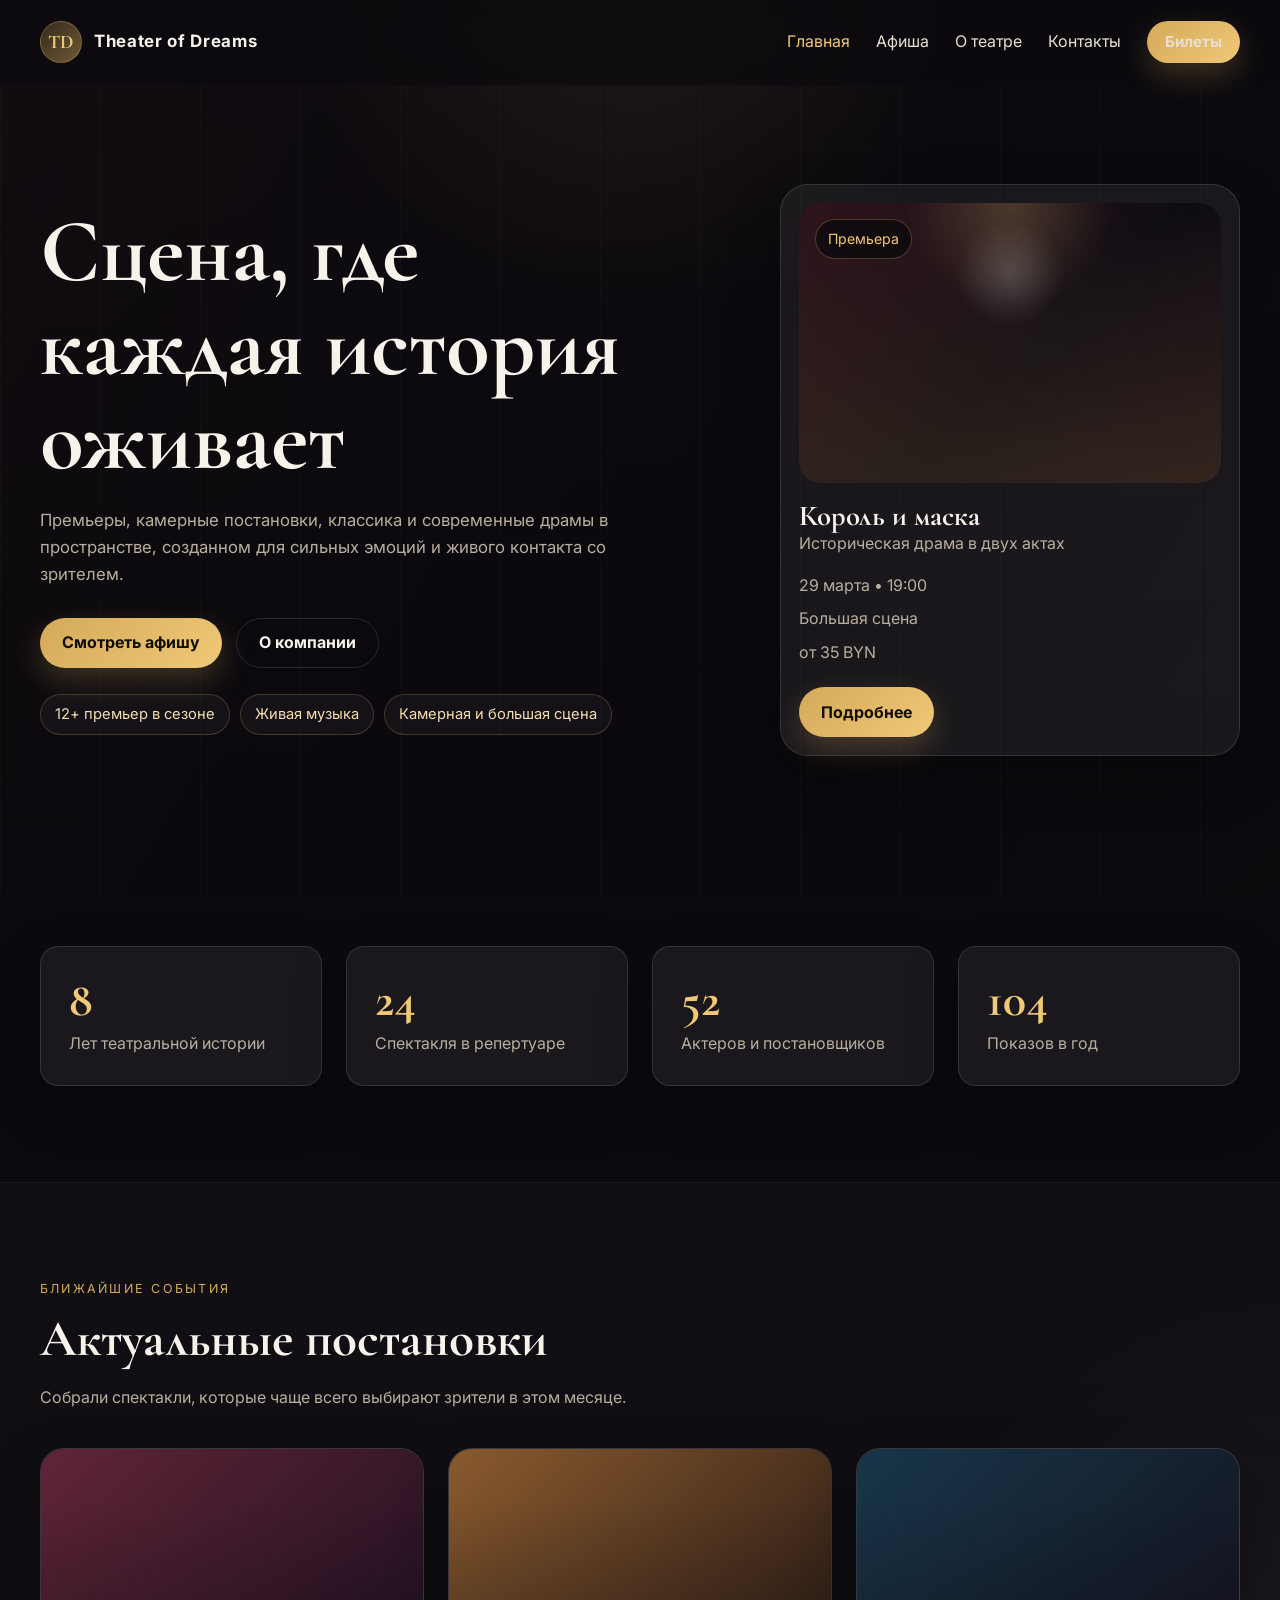
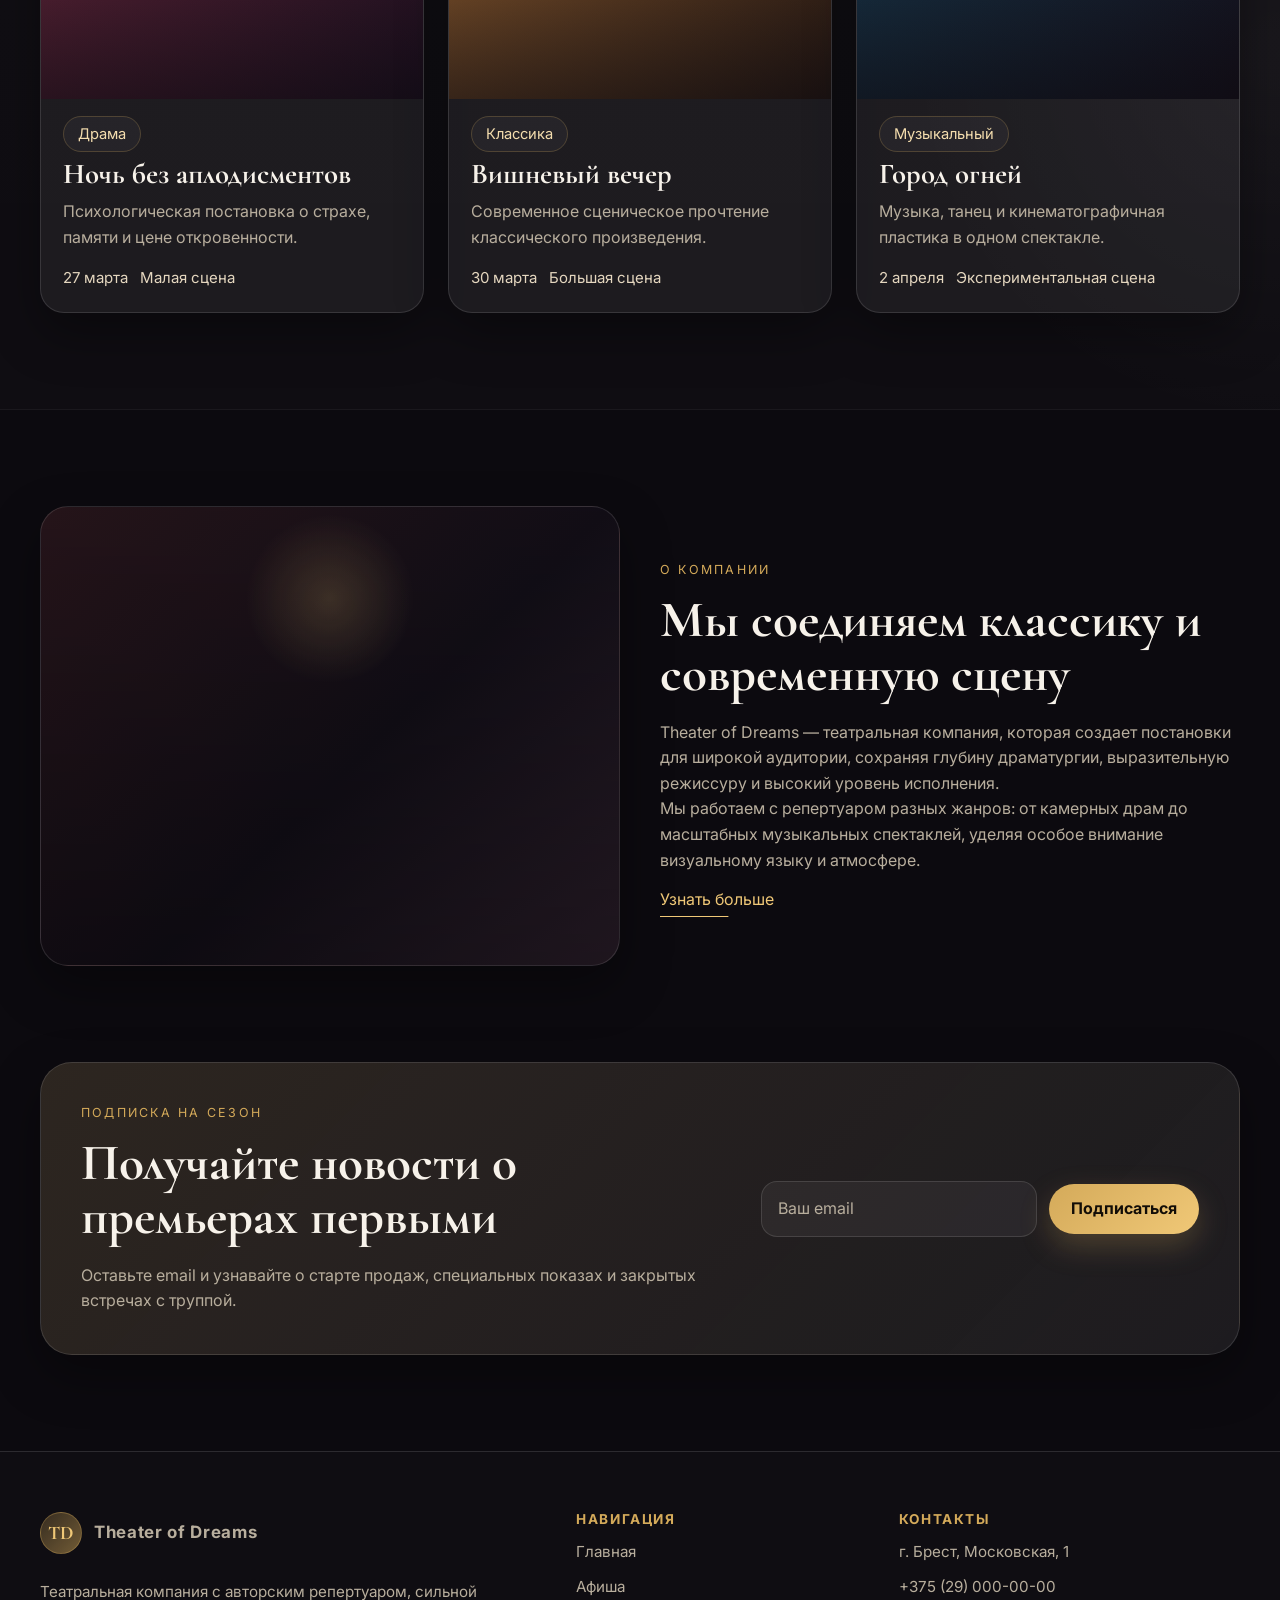
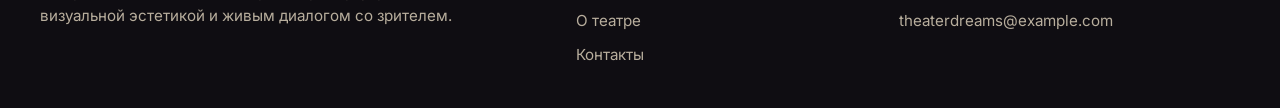
==== commit 7f2eef76: "I USE ARCH LINUX BTW fk u windows users btw" ====
--- a/index.html
+++ b/index.html
@@ -212,7 +212,7 @@
 
       <div>
         <h4>Контакты</h4>
-        <p>г. Брест, Театральная площадь, 7</p>
+        <p>г. Брест, Московская, 1</p>
         <p>+375 (29) 000-00-00</p>
         <p>theaterdreams@example.com</p>
       </div>
--- a/css/style.css
+++ b/css/style.css
@@ -541,6 +541,12 @@
 flex-shrink: 0;
 }
 
+.contact-info {
+display: flex;
+flex-direction: column;
+gap: 20px;
+}
+
 .team-card { border-radius: var(--radius-md); overflow: hidden; padding: 0; }
 
 .team-photo {
@@ -569,11 +575,18 @@
 margin-bottom: 14px;
 }
 
+.faq {
+display: flex;
+flex-direction: column;
+gap: 5px
+}
+
 .faq-item {
 border-radius: var(--radius-sm);
 padding: 20px 24px;
 cursor: pointer;
 transition: border-color var(--transition);
+color: var(--gold)
 }
 
 .faq-item:hover { border-color: rgba(212, 170, 90, 0.3); }
@@ -811,7 +824,7 @@
 }
 
 .cards-grid { grid-template-columns: 1fr; }
-.grid-3, .team-grid { grid-template-columns: 1fr; }
+.grid-3, .team-grid { grid-template-columns: 1fr;  }
 .split { grid-template-columns: 1fr; }
 .contact-layout { grid-template-columns: 1fr; }
 .footer-grid { grid-template-columns: 1fr; gap: 36px; }
